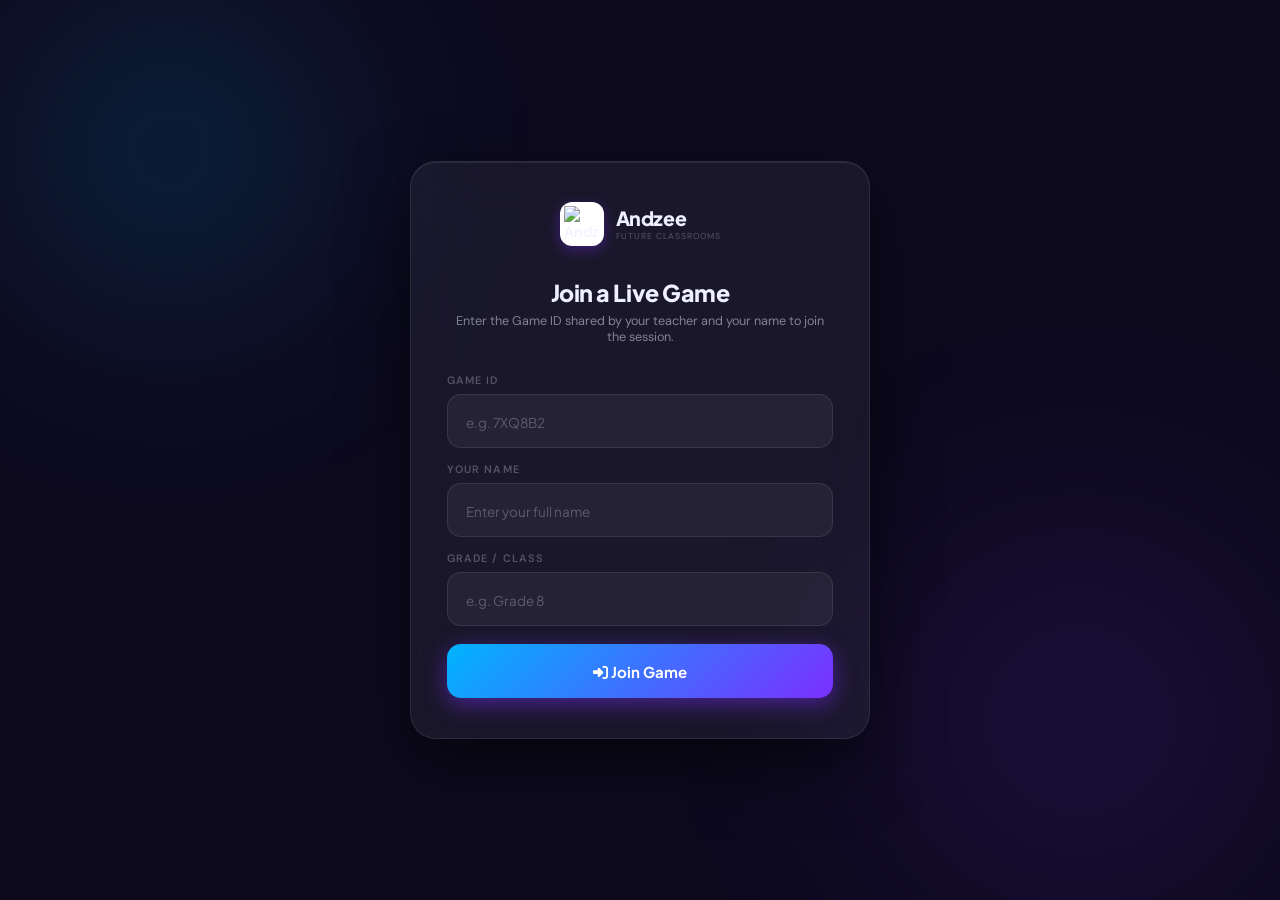
==== student.html @ 65b6b4f2 "Add files via upload" ====
<!DOCTYPE html>
<html lang="en">
<head>
<meta charset="UTF-8">
<meta name="viewport" content="width=device-width, initial-scale=1.0">
<title>Andzee | Student Game</title>
<link rel="preconnect" href="https://fonts.googleapis.com">
<link href="https://fonts.googleapis.com/css2?family=Plus+Jakarta+Sans:wght@300;400;500;600;700;800&family=DM+Sans:wght@300;400;500;600&display=swap" rel="stylesheet">
<link rel="stylesheet" href="https://cdnjs.cloudflare.com/ajax/libs/font-awesome/6.5.2/css/all.min.css">
<style>
/* ==========================================
   ANDZEE STUDENT GAME — DESIGN TOKENS
   navy #0D0A1E | blue #00B4FF | purple #7B2FFF
   amber #FF9B00 | green #10B981 | red #EF4444
========================================== */
*,*::before,*::after{margin:0;padding:0;box-sizing:border-box;}
:root{
  --blue:#00B4FF; --blue-dim:rgba(0,180,255,.13);
  --purple:#7B2FFF; --purple-dim:rgba(123,47,255,.15);
  --amber:#FF9B00; --amber-dim:rgba(255,155,0,.14);
  --green:#10B981; --green-dim:rgba(16,185,129,.14);
  --red:#EF4444; --red-dim:rgba(239,68,68,.14);
  --navy:#0D0A1E; --navy2:#120E2A; --navy3:#1A1535; --navy4:#221C40;
  --off:#EEF0FF; --muted:rgba(238,240,255,.5); --muted2:rgba(238,240,255,.28);
  --glass:rgba(255,255,255,.055); --border:rgba(255,255,255,.09); --border2:rgba(255,255,255,.06);
  --grad:linear-gradient(135deg,var(--blue),var(--purple));
  --f-d:'Plus Jakarta Sans',sans-serif; --f-b:'DM Sans',sans-serif;
  --r:14px; --r-sm:10px; --r-lg:20px; --r-xl:26px;
  --sidebar-w:220px;
  --shadow:0 24px 64px rgba(0,0,0,.55);
}
html{font-size:15px;height:100%;}
body{font-family:var(--f-b);background:var(--navy);color:var(--off);min-height:100vh;display:flex;-webkit-font-smoothing:antialiased;overflow:hidden;}
::-webkit-scrollbar{width:5px;height:5px;}
::-webkit-scrollbar-track{background:transparent;}
::-webkit-scrollbar-thumb{background:rgba(255,255,255,.12);border-radius:99px;}

/* ==========================================
   SCREENS — single-page state machine
========================================== */
.screen{display:none;width:100%;min-height:100vh;}
.screen.active{display:flex;}

/* ==========================================
   JOIN SCREEN  (entry gate)
========================================== */
#joinScreen{
  flex-direction:column;align-items:center;justify-content:center;
  background:var(--navy);position:relative;overflow:hidden;
}
.join-aurora{position:absolute;border-radius:50%;filter:blur(90px);pointer-events:none;}
.join-aurora-1{width:500px;height:500px;background:radial-gradient(circle,rgba(0,180,255,.18),transparent 70%);top:-100px;left:-80px;animation:auroraDrift 18s ease-in-out infinite alternate;}
.join-aurora-2{width:600px;height:600px;background:radial-gradient(circle,rgba(123,47,255,.16),transparent 70%);bottom:-120px;right:-100px;animation:auroraDrift 14s ease-in-out infinite alternate-reverse;}
.join-card{
  position:relative;z-index:2;
  width:min(460px,92%);
  background:var(--glass);border:1px solid var(--border);
  border-radius:var(--r-xl);padding:40px 36px;
  backdrop-filter:blur(24px);
  box-shadow:var(--shadow),inset 0 1px 0 rgba(255,255,255,.07);
  animation:riseIn .8s cubic-bezier(.16,1,.3,1) both;
}
.join-logo{display:flex;align-items:center;gap:12px;margin-bottom:32px;justify-content:center;}
.join-logo-img{width:44px;height:44px;background:#fff;border-radius:12px;display:flex;align-items:center;justify-content:center;overflow:hidden;box-shadow:0 4px 14px rgba(123,47,255,.35);}
.join-logo-img img{width:36px;height:36px;object-fit:contain;}
.join-logo-text{font-family:var(--f-d);font-size:1.3rem;font-weight:800;color:var(--off);letter-spacing:-.02em;}
.join-logo-sub{font-size:.62rem;color:var(--muted2);letter-spacing:.1em;text-transform:uppercase;}
.join-title{font-family:var(--f-d);font-size:1.55rem;font-weight:800;color:var(--off);text-align:center;margin-bottom:6px;letter-spacing:-.02em;}
.join-sub{font-size:.84rem;color:var(--muted);text-align:center;margin-bottom:28px;}
.field-label{font-size:.72rem;font-weight:600;letter-spacing:.1em;text-transform:uppercase;color:var(--muted2);margin-bottom:7px;display:block;}
.field-input{
  width:100%;height:54px;
  padding:0 18px;border:1.5px solid var(--border);border-radius:var(--r);
  background:rgba(255,255,255,.05);color:var(--off);
  font-family:var(--f-d);font-size:1rem;font-weight:600;
  outline:none;transition:border-color .2s,box-shadow .2s;
  margin-bottom:14px;
}
.field-input::placeholder{color:var(--muted2);font-weight:400;font-size:.9rem;}
.field-input:focus{border-color:rgba(123,47,255,.6);box-shadow:0 0 0 3px rgba(123,47,255,.13);}
.field-input.error{border-color:rgba(239,68,68,.6);box-shadow:0 0 0 3px rgba(239,68,68,.12);animation:shake .4s ease;}
.join-btn{
  width:100%;height:54px;border:none;border-radius:var(--r);
  background:var(--grad);color:#fff;
  font-family:var(--f-d);font-size:1rem;font-weight:700;
  cursor:pointer;transition:transform .22s,box-shadow .22s;
  box-shadow:0 6px 22px rgba(123,47,255,.5);margin-top:4px;
}
.join-btn:hover{transform:translateY(-2px);box-shadow:0 12px 36px rgba(123,47,255,.6);}
.join-btn:active{transform:translateY(0);}
.join-btn:disabled{opacity:.6;cursor:not-allowed;transform:none;}
.join-error{
  display:none;font-size:.78rem;color:var(--red);
  background:var(--red-dim);border:1px solid rgba(239,68,68,.25);
  border-radius:var(--r-sm);padding:9px 14px;margin-bottom:14px;
}
.join-error.show{display:flex;align-items:center;gap:8px;}

/* ==========================================
   GAME LAYOUT  (sidebar + content)
   Shared by screens 2,3,4
========================================== */
.game-layout{display:flex;width:100%;min-height:100vh;}

/* SIDEBAR */
.g-sidebar{
  width:var(--sidebar-w);flex-shrink:0;
  background:var(--navy2);border-right:1px solid var(--border);
  display:flex;flex-direction:column;position:fixed;top:0;bottom:0;left:0;z-index:100;
  overflow-y:auto;
}
.g-logo{padding:18px 16px 14px;border-bottom:1px solid var(--border2);display:flex;align-items:center;gap:10px;}
.g-logo-img{width:36px;height:36px;background:#fff;border-radius:9px;display:flex;align-items:center;justify-content:center;overflow:hidden;box-shadow:0 3px 10px rgba(123,47,255,.3);}
.g-logo-img img{width:28px;height:28px;object-fit:contain;}
.g-logo-text{display:flex;flex-direction:column;line-height:1;}
.g-logo-name{font-family:var(--f-d);font-size:.9rem;font-weight:800;color:var(--off);}
.g-logo-sub{font-size:.58rem;color:var(--muted2);letter-spacing:.08em;text-transform:uppercase;margin-top:2px;}
.g-nav{flex:1;padding:12px 0;}
.g-nav-item{
  display:flex;align-items:center;gap:10px;
  padding:10px 16px;color:var(--muted);
  font-size:.82rem;font-weight:500;cursor:pointer;
  transition:background .18s,color .18s;border:none;background:none;width:100%;text-align:left;
  border-radius:0;position:relative;
}
.g-nav-item i{width:16px;text-align:center;font-size:.82rem;flex-shrink:0;}
.g-nav-item:hover{background:rgba(255,255,255,.04);color:var(--off);}
.g-nav-item.active{color:var(--off);background:var(--purple-dim);}
.g-nav-item.active::before{content:'';position:absolute;left:0;top:0;bottom:0;width:3px;background:var(--grad);border-radius:0 2px 2px 0;}
.g-nav-item.active i{color:var(--purple);}
.g-sidebar-footer{padding:14px 16px;border-top:1px solid var(--border2);}
.g-logout{display:flex;align-items:center;gap:9px;padding:9px 12px;border-radius:var(--r-sm);color:var(--muted);font-size:.8rem;font-weight:500;cursor:pointer;transition:background .18s,color .18s;border:none;background:none;width:100%;}
.g-logout:hover{background:var(--red-dim);color:var(--red);}
.g-user{display:flex;align-items:center;gap:9px;padding:12px 16px 4px;}
.g-user-avatar{width:34px;height:34px;border-radius:50%;background:var(--grad);display:flex;align-items:center;justify-content:center;font-family:var(--f-d);font-size:.75rem;font-weight:700;color:#fff;flex-shrink:0;border:2px solid rgba(123,47,255,.4);}
.g-user-info{display:flex;flex-direction:column;line-height:1.2;}
.g-user-name{font-size:.82rem;font-weight:600;color:var(--off);}
.g-user-role{font-size:.68rem;color:var(--muted2);}

/* MAIN AREA */
.g-main{margin-left:var(--sidebar-w);flex:1;display:flex;flex-direction:column;min-height:100vh;}
.g-topbar{
  display:flex;align-items:center;gap:16px;padding:0 24px;height:60px;
  background:rgba(13,10,30,.85);backdrop-filter:blur(20px);
  border-bottom:1px solid var(--border);flex-shrink:0;position:sticky;top:0;z-index:50;
}
.g-game-id{font-family:var(--f-d);font-size:.7rem;font-weight:600;color:var(--muted2);text-transform:uppercase;letter-spacing:.08em;}
.g-game-id span{color:var(--blue);font-size:.95rem;font-weight:800;letter-spacing:.1em;display:block;margin-top:1px;}
.g-progress-wrap{flex:1;display:flex;align-items:center;gap:12px;}
.g-progress-label{font-size:.72rem;color:var(--muted);white-space:nowrap;}
.g-progress-bar{flex:1;height:5px;background:rgba(255,255,255,.08);border-radius:99px;overflow:hidden;max-width:200px;}
.g-progress-fill{height:100%;background:var(--grad);border-radius:99px;transition:width .5s ease;}
.g-score-badge{display:flex;align-items:center;gap:7px;background:var(--amber-dim);border:1px solid rgba(255,155,0,.2);border-radius:99px;padding:5px 14px;}
.g-score-badge i{color:var(--amber);font-size:.8rem;}
.g-score-badge span{font-family:var(--f-d);font-size:.88rem;font-weight:700;color:var(--off);}
.g-content{flex:1;padding:22px 24px;overflow-y:auto;}

/* ==========================================
   WAITING ROOM
========================================== */
.wait-header{
  background:var(--glass);border:1px solid var(--border);border-radius:var(--r);
  padding:16px 20px;display:flex;align-items:center;gap:20px;margin-bottom:20px;
}
.wait-info-block{display:flex;flex-direction:column;gap:2px;}
.wait-info-label{font-size:.66rem;color:var(--muted2);text-transform:uppercase;letter-spacing:.08em;font-weight:600;}
.wait-info-val{font-family:var(--f-d);font-size:.95rem;font-weight:700;color:var(--off);}
.wait-info-val.blue{color:var(--blue);font-size:1.1rem;letter-spacing:.06em;}
.wait-info-sep{width:1px;height:32px;background:var(--border);}
.wait-status-dot{width:8px;height:8px;border-radius:50%;background:var(--amber);box-shadow:0 0 8px rgba(255,155,0,.6);animation:statusPulse 1.8s ease-in-out infinite;flex-shrink:0;}
.wait-status-text{font-size:.82rem;font-weight:500;color:var(--amber);}
.wait-hero{
  background:var(--glass);border:1px solid var(--border);border-radius:var(--r-lg);
  padding:36px 32px;display:flex;align-items:center;gap:32px;margin-bottom:18px;
  flex-wrap:wrap;
}
.wait-hero-text h2{font-family:var(--f-d);font-size:1.65rem;font-weight:800;color:var(--off);letter-spacing:-.02em;line-height:1.2;margin-bottom:10px;}
.wait-hero-text p{font-size:.84rem;color:var(--muted);line-height:1.6;}
.wait-hero-art{
  width:180px;height:120px;flex-shrink:0;
  background:var(--navy3);border-radius:var(--r);
  display:flex;align-items:center;justify-content:center;
  font-size:4rem;border:1px solid var(--border2);position:relative;overflow:hidden;
}
.wait-hero-art::before{content:'';position:absolute;inset:0;background:var(--grad);opacity:.06;}
.wait-tips{display:grid;grid-template-columns:repeat(3,1fr);gap:12px;}
.wait-tip{
  background:var(--glass);border:1px solid var(--border);border-radius:var(--r);
  padding:16px;display:flex;flex-direction:column;align-items:center;gap:8px;text-align:center;
}
.wait-tip i{font-size:1.1rem;color:var(--blue);}
.wait-tip span{font-size:.75rem;color:var(--muted);line-height:1.5;}
.wait-players-section{margin-top:18px;}
.section-title{font-family:var(--f-d);font-size:.85rem;font-weight:700;color:var(--off);margin-bottom:12px;display:flex;align-items:center;gap:8px;}
.section-title i{color:var(--purple);}
.players-grid{display:flex;flex-wrap:wrap;gap:8px;}
.player-chip{
  display:flex;align-items:center;gap:7px;
  background:var(--glass);border:1px solid var(--border2);
  border-radius:99px;padding:5px 12px 5px 5px;
  animation:chipIn .3s ease;
}
.player-chip-av{width:24px;height:24px;border-radius:50%;background:var(--grad);display:flex;align-items:center;justify-content:center;font-size:.62rem;font-weight:700;color:#fff;flex-shrink:0;}
.player-chip span{font-size:.75rem;font-weight:500;color:var(--off);}
.you-chip .player-chip-av{background:linear-gradient(135deg,var(--amber),#ff6b00);}

/* ==========================================
   GAMEPLAY
========================================== */
.game-wrap{display:grid;grid-template-columns:1fr 280px;gap:16px;align-items:start;}
.question-panel{
  background:var(--glass);border:1px solid var(--border);border-radius:var(--r-lg);
  padding:28px;
}
.q-meta{display:flex;align-items:center;justify-content:space-between;margin-bottom:20px;}
.q-number{font-size:.72rem;color:var(--muted);text-transform:uppercase;letter-spacing:.08em;font-weight:600;}
.q-timer{
  width:48px;height:48px;border-radius:50%;
  background:var(--navy3);border:3px solid var(--purple);
  display:flex;align-items:center;justify-content:center;
  font-family:var(--f-d);font-size:1.1rem;font-weight:800;color:var(--off);
  position:relative;flex-shrink:0;
}
.q-timer.urgent{border-color:var(--red);color:var(--red);animation:timerUrgent .5s ease-in-out infinite;}
.q-timer svg{position:absolute;top:-3px;left:-3px;transform:rotate(-90deg);}
.q-timer svg circle{transition:stroke-dashoffset .9s linear;}
.question-text{font-family:var(--f-d);font-size:1.2rem;font-weight:700;color:var(--off);line-height:1.45;margin-bottom:22px;}
.choices{display:flex;flex-direction:column;gap:10px;}
.choice-btn{
  display:flex;align-items:center;gap:14px;
  padding:14px 18px;border-radius:var(--r);
  background:rgba(255,255,255,.04);border:1.5px solid var(--border);
  color:var(--off);font-family:var(--f-d);font-size:.92rem;font-weight:500;
  cursor:pointer;transition:all .18s;text-align:left;width:100%;
}
.choice-btn:hover:not(:disabled){background:rgba(255,255,255,.08);border-color:rgba(255,255,255,.18);transform:translateX(3px);}
.choice-btn:disabled{cursor:not-allowed;}
.choice-letter{
  width:30px;height:30px;border-radius:8px;flex-shrink:0;
  background:rgba(255,255,255,.08);
  display:flex;align-items:center;justify-content:center;
  font-size:.78rem;font-weight:700;color:var(--muted);
  transition:all .18s;
}
.choice-btn.correct{background:rgba(16,185,129,.15);border-color:rgba(16,185,129,.5);}
.choice-btn.correct .choice-letter{background:var(--green);color:#fff;}
.choice-btn.correct .choice-check{color:var(--green);margin-left:auto;font-size:.9rem;}
.choice-btn.wrong{background:rgba(239,68,68,.12);border-color:rgba(239,68,68,.4);}
.choice-btn.wrong .choice-letter{background:var(--red);color:#fff;}
.choice-btn.wrong .choice-check{color:var(--red);margin-left:auto;font-size:.9rem;}
.choice-btn.selected{background:var(--purple-dim);border-color:rgba(123,47,255,.5);}
.choice-btn.selected .choice-letter{background:var(--purple);color:#fff;}
.funfact{
  display:none;margin-top:18px;
  background:var(--navy3);border:1px solid var(--border2);border-radius:var(--r);
  padding:14px 16px;font-size:.8rem;color:var(--muted);line-height:1.6;
}
.funfact.show{display:flex;align-items:flex-start;gap:9px;animation:fadeIn .4s ease;}
.funfact i{color:var(--amber);flex-shrink:0;margin-top:1px;}
/* Scoreboard sidebar */
.live-scores-panel{
  background:var(--glass);border:1px solid var(--border);border-radius:var(--r-lg);
  padding:20px;position:sticky;top:82px;
}
.ls-header{display:flex;align-items:center;justify-content:space-between;margin-bottom:14px;}
.ls-title{font-family:var(--f-d);font-size:.88rem;font-weight:700;color:var(--off);}
.ls-viewall{font-size:.72rem;color:var(--purple);cursor:pointer;font-weight:600;}
.ls-item{
  display:flex;align-items:center;gap:8px;
  padding:8px 10px;border-radius:var(--r-sm);
  transition:background .15s;margin-bottom:4px;
}
.ls-item:hover{background:rgba(255,255,255,.04);}
.ls-item.you{background:var(--purple-dim);border:1px solid rgba(123,47,255,.25);border-radius:var(--r-sm);}
.ls-rank{width:18px;font-size:.72rem;font-weight:700;color:var(--muted2);text-align:center;flex-shrink:0;}
.ls-av{width:26px;height:26px;border-radius:50%;background:var(--grad);display:flex;align-items:center;justify-content:center;font-size:.62rem;font-weight:700;color:#fff;flex-shrink:0;}
.ls-av.you-av{background:linear-gradient(135deg,var(--amber),#ff6b00);}
.ls-name{flex:1;font-size:.78rem;font-weight:500;color:var(--off);white-space:nowrap;overflow:hidden;text-overflow:ellipsis;}
.ls-pts{font-family:var(--f-d);font-size:.82rem;font-weight:700;color:var(--off);flex-shrink:0;}
.ls-pts.top{color:var(--amber);}

/* ==========================================
   FINAL SCOREBOARD
========================================== */
#finalScreen .g-content{display:flex;flex-direction:column;gap:16px;}
.final-header{text-align:center;padding:8px 0 4px;}
.final-gameover{font-family:var(--f-d);font-size:1.65rem;font-weight:800;color:var(--off);letter-spacing:-.02em;}
.final-sub{font-size:.82rem;color:var(--muted);margin-top:4px;}
.podium-row{display:flex;align-items:flex-end;justify-content:center;gap:12px;margin:8px 0 4px;}
.podium-item{display:flex;flex-direction:column;align-items:center;gap:8px;}
.podium-avatar{
  border-radius:50%;background:var(--navy3);
  display:flex;align-items:center;justify-content:center;
  font-family:var(--f-d);font-weight:700;color:#fff;
  border:3px solid transparent;position:relative;font-size:.8rem;
}
.podium-avatar.p1{width:70px;height:70px;font-size:.9rem;border-color:var(--amber);box-shadow:0 0 20px rgba(255,155,0,.4);}
.podium-avatar.p2{width:58px;height:58px;border-color:#94A3B8;}
.podium-avatar.p3{width:54px;height:54px;border-color:#C2845B;}
.podium-crown{position:absolute;top:-16px;left:50%;transform:translateX(-50%);font-size:1rem;}
.podium-medal{
  width:22px;height:22px;border-radius:50%;
  display:flex;align-items:center;justify-content:center;
  font-size:.65rem;font-weight:800;color:#fff;
  position:absolute;bottom:-6px;right:-6px;
  border:2px solid var(--navy2);
}
.m1{background:linear-gradient(135deg,#F59E0B,#FBBF24);}
.m2{background:linear-gradient(135deg,#94A3B8,#CBD5E1);color:#1E293B;}
.m3{background:linear-gradient(135deg,#C2845B,#E2A07A);}
.podium-name{font-size:.75rem;font-weight:600;color:var(--off);text-align:center;}
.podium-score{font-family:var(--f-d);font-size:.88rem;font-weight:800;}
.podium-score.s1{color:var(--amber);}
.podium-score.s2{color:#94A3B8;}
.podium-score.s3{color:#C2845B;}
.podium-block{height:50px;border-radius:8px 8px 0 0;display:flex;align-items:center;justify-content:center;font-size:.72rem;font-weight:700;color:rgba(255,255,255,.6);width:70px;}
.pb1{background:linear-gradient(180deg,rgba(245,158,11,.25),rgba(245,158,11,.1));height:70px;border:1px solid rgba(245,158,11,.2);}
.pb2{background:linear-gradient(180deg,rgba(148,163,184,.18),rgba(148,163,184,.07));height:56px;border:1px solid rgba(148,163,184,.2);}
.pb3{background:linear-gradient(180deg,rgba(194,132,91,.18),rgba(194,132,91,.07));height:44px;border:1px solid rgba(194,132,91,.2);}
.final-grid{display:grid;grid-template-columns:1fr 1fr;gap:14px;}
.my-rank-card{
  background:var(--purple-dim);border:1px solid rgba(123,47,255,.3);
  border-radius:var(--r);padding:16px 20px;
  display:flex;align-items:center;gap:12px;
}
.my-rank-av{width:42px;height:42px;border-radius:50%;background:linear-gradient(135deg,var(--amber),#ff6b00);display:flex;align-items:center;justify-content:center;font-family:var(--f-d);font-size:.85rem;font-weight:700;color:#fff;flex-shrink:0;}
.my-rank-info{flex:1;}
.my-rank-name{font-family:var(--f-d);font-size:.9rem;font-weight:700;color:var(--off);}
.my-rank-pos{font-size:.75rem;color:var(--muted);margin-top:2px;}
.my-rank-pts{font-family:var(--f-d);font-size:1.2rem;font-weight:800;background:var(--grad);-webkit-background-clip:text;-webkit-text-fill-color:transparent;background-clip:text;}
.perf-card{
  background:var(--glass);border:1px solid var(--border);border-radius:var(--r);padding:16px 20px;
}
.perf-title{font-size:.72rem;color:var(--muted2);text-transform:uppercase;letter-spacing:.08em;font-weight:600;margin-bottom:10px;}
.perf-stats{display:flex;gap:14px;}
.perf-stat{display:flex;flex-direction:column;align-items:center;}
.perf-stat-label{font-size:.68rem;color:var(--muted);margin-bottom:3px;}
.perf-stat-value{font-family:var(--f-d);font-size:1.1rem;font-weight:800;color:var(--off);}
.share-card{
  background:var(--glass);border:1px solid var(--border);border-radius:var(--r);
  padding:18px 20px;
}
.share-title{font-size:.78rem;font-weight:700;color:var(--off);margin-bottom:4px;}
.share-sub{font-size:.72rem;color:var(--muted);margin-bottom:14px;}
.share-btns{display:grid;grid-template-columns:1fr 1fr;gap:8px;}
.share-btn{
  display:flex;align-items:center;justify-content:center;gap:8px;
  padding:10px 12px;border-radius:var(--r-sm);
  font-family:var(--f-d);font-size:.78rem;font-weight:600;
  cursor:pointer;border:none;transition:all .18s;
}
.share-btn:hover{transform:translateY(-1px);}
.sb-wa{background:#25D366;color:#fff;}
.sb-wa:hover{background:#1ebe5d;}
.sb-fb{background:#1877F2;color:#fff;}
.sb-fb:hover{background:#0d6ae0;}
.sb-tw{background:#1DA1F2;color:#fff;}
.sb-tw:hover{background:#0d8fe0;}
.sb-li{background:#0A66C2;color:#fff;}
.sb-li:hover{background:#0856a8;}
.sb-link{background:var(--glass);color:var(--off);border:1px solid var(--border);}
.sb-link:hover{background:rgba(255,255,255,.08);}
.copy-link-row{display:flex;gap:8px;margin-top:10px;}
.copy-link-input{flex:1;background:rgba(255,255,255,.04);border:1px solid var(--border);border-radius:var(--r-sm);padding:9px 12px;color:var(--muted);font-size:.75rem;outline:none;}
.copy-link-btn{padding:9px 14px;border-radius:var(--r-sm);background:var(--purple-dim);color:var(--purple);border:1px solid rgba(123,47,255,.25);font-size:.75rem;font-weight:600;cursor:pointer;transition:background .18s;white-space:nowrap;}
.copy-link-btn:hover{background:rgba(123,47,255,.25);}
.top3-panel{background:var(--glass);border:1px solid var(--border);border-radius:var(--r);padding:18px 20px;}
.top3-list{display:flex;flex-direction:column;gap:6px;margin-top:10px;}
.top3-row{display:flex;align-items:center;gap:10px;padding:9px 12px;border-radius:var(--r-sm);background:rgba(255,255,255,.03);border:1px solid var(--border2);}
.t3-medal{width:22px;height:22px;border-radius:50%;display:flex;align-items:center;justify-content:center;font-size:.65rem;font-weight:800;flex-shrink:0;}
.t3-av{width:28px;height:28px;border-radius:50%;background:var(--grad);display:flex;align-items:center;justify-content:center;font-size:.65rem;font-weight:700;color:#fff;flex-shrink:0;}
.t3-name{flex:1;font-size:.8rem;font-weight:600;color:var(--off);}
.t3-pts{font-family:var(--f-d);font-size:.85rem;font-weight:800;color:var(--off);}
.final-actions{display:flex;gap:10px;margin-top:4px;}
.final-actions .btn{flex:1;justify-content:center;height:46px;font-size:.88rem;}
.btn{display:inline-flex;align-items:center;gap:8px;padding:10px 20px;border-radius:var(--r-sm);font-family:var(--f-d);font-size:.82rem;font-weight:600;cursor:pointer;border:none;transition:all .2s;white-space:nowrap;}
.btn-primary{background:var(--grad);color:#fff;box-shadow:0 4px 16px rgba(123,47,255,.4);}
.btn-primary:hover{transform:translateY(-1px);box-shadow:0 8px 24px rgba(123,47,255,.5);}
.btn-ghost{background:var(--glass);color:var(--off);border:1px solid var(--border);}
.btn-ghost:hover{background:rgba(255,255,255,.08);}

/* ==========================================
   TOAST
========================================== */
.toast-wrap{position:fixed;bottom:20px;right:20px;z-index:9999;display:flex;flex-direction:column;gap:8px;pointer-events:none;}
.toast{display:flex;align-items:center;gap:9px;padding:11px 16px;border-radius:var(--r-sm);background:var(--navy3);border:1px solid var(--border);box-shadow:0 8px 28px rgba(0,0,0,.5);font-size:.8rem;color:var(--off);animation:toastIn .3s ease;pointer-events:all;}
.toast.out{animation:toastOut .25s ease forwards;}
.toast i{font-size:.82rem;flex-shrink:0;}
.toast-s i{color:var(--green);}
.toast-i i{color:var(--blue);}
.toast-w i{color:var(--amber);}

/* ==========================================
   SCORE POPUP (points earned)
========================================== */
.score-popup{
  position:fixed;top:50%;left:50%;transform:translate(-50%,-50%) scale(.8);
  background:var(--navy2);border:2px solid var(--purple);border-radius:var(--r-xl);
  padding:30px 48px;text-align:center;z-index:500;
  box-shadow:var(--shadow);display:none;
}
.score-popup.show{display:block;animation:popupIn .4s cubic-bezier(.16,1,.3,1) forwards;}
.score-popup h3{font-family:var(--f-d);font-size:1rem;font-weight:600;color:var(--muted);margin-bottom:6px;}
.score-popup .pts{font-family:var(--f-d);font-size:2.4rem;font-weight:800;background:var(--grad);-webkit-background-clip:text;-webkit-text-fill-color:transparent;background-clip:text;line-height:1;}
.score-popup .streak{font-size:.8rem;color:var(--amber);margin-top:6px;}
.popup-overlay{position:fixed;inset:0;background:rgba(13,10,30,.5);z-index:499;display:none;}
.popup-overlay.show{display:block;}

/* ==========================================
   KEYFRAMES
========================================== */
@keyframes riseIn{from{opacity:0;transform:translateY(20px);}to{opacity:1;transform:translateY(0);}}
@keyframes auroraDrift{0%{transform:translate(0,0) scale(1);}100%{transform:translate(35px,45px) scale(1.06);}}
@keyframes fadeIn{from{opacity:0;}to{opacity:1;}}
@keyframes shake{10%,90%{transform:translateX(-5px);}30%,70%{transform:translateX(5px);}50%{transform:translateX(-4px);}}
@keyframes chipIn{from{opacity:0;transform:scale(.85);}to{opacity:1;transform:scale(1);}}
@keyframes statusPulse{0%,100%{opacity:1;}50%{opacity:.4;}}
@keyframes timerUrgent{0%,100%{transform:scale(1);}50%{transform:scale(1.08);}}
@keyframes toastIn{from{opacity:0;transform:translateX(16px);}to{opacity:1;transform:translateX(0);}}
@keyframes toastOut{to{opacity:0;transform:translateX(16px);}}
@keyframes popupIn{from{opacity:0;transform:translate(-50%,-50%) scale(.8);}to{opacity:1;transform:translate(-50%,-50%) scale(1);}}
@keyframes confettiFall{0%{opacity:1;transform:translateY(-20px) rotate(0deg);}100%{opacity:0;transform:translateY(100vh) rotate(720deg);}}

/* ==========================================
   RESPONSIVE
========================================== */
@media(max-width:900px){
  .game-wrap{grid-template-columns:1fr;}
  .live-scores-panel{position:static;}
  .final-grid{grid-template-columns:1fr;}
}
@media(max-width:768px){
  :root{--sidebar-w:0px;}
  .g-sidebar{transform:translateX(-220px);width:220px;}
  .g-sidebar.open{transform:translateX(0);}
  .g-main{margin-left:0;}
  .g-content{padding:16px;}
  .wait-hero{flex-direction:column;padding:24px 20px;}
  .wait-hero-art{width:100%;height:80px;}
  .wait-tips{grid-template-columns:1fr 1fr;}
}
@media(max-width:480px){
  .wait-tips{grid-template-columns:1fr;}
  .podium-row{gap:6px;}
  .share-btns{grid-template-columns:1fr 1fr;}
}
@media(prefers-reduced-motion:reduce){*,*::before,*::after{animation-duration:.01ms!important;transition-duration:.01ms!important;}}
</style>
</head>
<body>

<!-- ==========================================
     SCREEN 0 — JOIN / ENTRY GATE
=========================================== -->
<div class="screen active" id="joinScreen">
  <div class="join-aurora join-aurora-1"></div>
  <div class="join-aurora join-aurora-2"></div>

  <div class="join-card">
    <div class="join-logo">
      <div class="join-logo-img">
        <img src="assets/Andzee.png" alt="Andzee">
      </div>
      <div>
        <div class="join-logo-text">Andzee</div>
        <div class="join-logo-sub" style="font-size:.58rem;color:var(--muted2);letter-spacing:.1em;text-transform:uppercase;">Future Classrooms</div>
      </div>
    </div>

    <h2 class="join-title">Join a Live Game</h2>
    <p class="join-sub">Enter the Game ID shared by your teacher and your name to join the session.</p>

    <div id="joinError" class="join-error">
      <i class="fa-solid fa-circle-exclamation"></i>
      <span id="joinErrorMsg">Invalid Game ID. Please check and try again.</span>
    </div>

    <label class="field-label">Game ID</label>
    <input type="text" class="field-input" id="inputGameId" placeholder="e.g. 7XQ8B2" maxlength="8" autocomplete="off"
      oninput="this.value=this.value.toUpperCase().replace(/[^A-Z0-9]/g,'')">

    <label class="field-label">Your Name</label>
    <input type="text" class="field-input" id="inputName" placeholder="Enter your full name" maxlength="32">

    <label class="field-label">Grade / Class</label>
    <input type="text" class="field-input" id="inputGrade" placeholder="e.g. Grade 8" maxlength="20">

    <button class="join-btn" id="joinBtn" onclick="handleJoin()">
      <i class="fa-solid fa-right-to-bracket"></i> Join Game
    </button>
  </div>
</div>

<!-- ==========================================
     SCREENS 1,2,3 — GAME LAYOUT
     (sidebar shared, content swapped)
=========================================== -->

<!-- SCREEN 1: WAITING ROOM -->
<div class="screen" id="waitScreen">
  <div class="game-layout">
    <!-- Sidebar -->
    <aside class="g-sidebar" id="waitSidebar">
      <div class="g-logo">
        <div class="g-logo-img"><img src="assets/Andzee.png" alt="Andzee"></div>
        <div class="g-logo-text">
          <span class="g-logo-name">Andzee</span>
          <span class="g-logo-sub">Future Classrooms</span>
        </div>
      </div>
      <nav class="g-nav">
        <button class="g-nav-item active"><i class="fa-solid fa-hourglass-half"></i> Waiting Room</button>
        <button class="g-nav-item" onclick="showToast('My Performance opens after the game','fa-chart-bar','info')"><i class="fa-solid fa-chart-bar"></i> My Performance</button>
        <button class="g-nav-item" onclick="showToast('Previous Games opens after the game','fa-clock-rotate-left','info')"><i class="fa-solid fa-clock-rotate-left"></i> Previous Games</button>
        <button class="g-nav-item" onclick="showToast('Achievements unlock as you play!','fa-trophy','info')"><i class="fa-solid fa-trophy"></i> Achievements</button>
        <button class="g-nav-item" onclick="showToast('Profile coming soon','fa-user','info')"><i class="fa-solid fa-user"></i> Profile</button>
      </nav>
      <div class="g-sidebar-footer">
        <button class="g-logout" onclick="leaveGame()"><i class="fa-solid fa-right-from-bracket"></i> Logout</button>
        <div class="g-user" style="margin-top:8px;">
          <div class="g-user-avatar" id="waitAv">PS</div>
          <div class="g-user-info">
            <span class="g-user-name" id="waitName">Priya Sharma</span>
            <span class="g-user-role">Student</span>
          </div>
        </div>
        <div style="font-size:.68rem;color:var(--muted2);padding:4px 0 0 43px;" id="waitGrade">Grade 8</div>
      </div>
    </aside>

    <!-- Main -->
    <div class="g-main">
      <div class="g-topbar">
        <div class="g-game-id">Game ID <span id="topbarGameId">7XQ8B2</span></div>
        <div style="flex:1;"></div>
        <div style="display:flex;align-items:center;gap:8px;">
          <div style="width:8px;height:8px;border-radius:50%;background:var(--amber);box-shadow:0 0 8px rgba(255,155,0,.6);animation:statusPulse 1.8s ease-in-out infinite;"></div>
          <span style="font-size:.8rem;color:var(--amber);font-weight:500;">Waiting for host</span>
        </div>
      </div>

      <div class="g-content">
        <div class="wait-header">
          <div class="wait-info-block">
            <span class="wait-info-label">Game ID</span>
            <span class="wait-info-val blue" id="whGameId">7XQ8B2</span>
          </div>
          <div class="wait-info-sep"></div>
          <div class="wait-info-block">
            <span class="wait-info-label">Your Name</span>
            <span class="wait-info-val" id="whName">Priya Sharma</span>
          </div>
          <div class="wait-info-sep"></div>
          <div style="display:flex;align-items:center;gap:8px;margin-left:auto;">
            <div class="wait-status-dot"></div>
            <span class="wait-status-text">Waiting for host</span>
          </div>
        </div>

        <div class="wait-hero">
          <div class="wait-hero-text">
            <h2>Wait for the host<br>to start the game!</h2>
            <p>The host is setting up the game.<br>Please wait…</p>
          </div>
          <div class="wait-hero-art">⏳</div>
        </div>

        <div class="wait-tips">
          <div class="wait-tip">
            <i class="fa-solid fa-wifi"></i>
            <span>Make sure you have a stable internet connection</span>
          </div>
          <div class="wait-tip">
            <i class="fa-solid fa-desktop"></i>
            <span>Keep this tab open until the game starts</span>
          </div>
          <div class="wait-tip">
            <i class="fa-solid fa-face-smile"></i>
            <span>Get ready for some fun!</span>
          </div>
        </div>

        <div class="wait-players-section">
          <div class="section-title"><i class="fa-solid fa-users"></i> Players Joined (<span id="playerCountLabel">1</span>)</div>
          <div class="players-grid" id="playersGrid"></div>
        </div>

        <!-- DEV ONLY: skip to game (remove in prod) -->
        <div style="margin-top:20px;padding:14px;background:var(--navy3);border-radius:var(--r);border:1px dashed var(--border);display:flex;gap:10px;align-items:center;">
          <i class="fa-solid fa-flask" style="color:var(--purple);"></i>
          <span style="font-size:.75rem;color:var(--muted);">Demo controls (remove in production)</span>
          <button class="btn btn-ghost" style="margin-left:auto;font-size:.75rem;padding:6px 14px;" onclick="startGameDemo()">▶ Start Game (Demo)</button>
        </div>
      </div>
    </div>
  </div>
</div>

<!-- SCREEN 2: GAMEPLAY -->
<div class="screen" id="gameScreen">
  <div class="game-layout">
    <aside class="g-sidebar" id="gameSidebar">
      <div class="g-logo">
        <div class="g-logo-img"><img src="assets/Andzee.png" alt="Andzee"></div>
        <div class="g-logo-text"><span class="g-logo-name">Andzee</span><span class="g-logo-sub">Future Classrooms</span></div>
      </div>
      <nav class="g-nav">
        <button class="g-nav-item active"><i class="fa-solid fa-gamepad"></i> Live Game</button>
        <button class="g-nav-item" onclick="showToast('Available after game ends','fa-chart-bar','info')"><i class="fa-solid fa-chart-bar"></i> My Performance</button>
        <button class="g-nav-item" onclick="showToast('Available after game ends','fa-clock-rotate-left','info')"><i class="fa-solid fa-clock-rotate-left"></i> Previous Games</button>
        <button class="g-nav-item" onclick="showToast('Achievements unlock after play!','fa-trophy','info')"><i class="fa-solid fa-trophy"></i> Achievements</button>
        <button class="g-nav-item" onclick="showToast('Profile coming soon','fa-user','info')"><i class="fa-solid fa-user"></i> Profile</button>
      </nav>
      <div class="g-sidebar-footer">
        <button class="g-logout" onclick="leaveGame()"><i class="fa-solid fa-right-from-bracket"></i> Logout</button>
        <div class="g-user" style="margin-top:8px;">
          <div class="g-user-avatar" id="gameAv">PS</div>
          <div class="g-user-info">
            <span class="g-user-name" id="gameName2">Priya Sharma</span>
            <span class="g-user-role" id="gameGrade">Student · Grade 8</span>
          </div>
        </div>
      </div>
    </aside>

    <div class="g-main">
      <div class="g-topbar">
        <div class="g-game-id">Game ID <span id="gameTopbarId">7XQ8B2</span></div>
        <div class="g-progress-wrap">
          <span class="g-progress-label" id="qProgressLabel">Question 1 / 15</span>
          <div class="g-progress-bar"><div class="g-progress-fill" id="qProgressFill" style="width:6%;"></div></div>
        </div>
        <div class="g-score-badge">
          <i class="fa-solid fa-star"></i>
          <span id="scoreDisplay">0</span>
        </div>
      </div>

      <div class="g-content">
        <div class="game-wrap">
          <!-- Question Panel -->
          <div class="question-panel">
            <div class="q-meta">
              <span class="q-number" id="qLabel">Question 1 of 15</span>
              <div class="q-timer" id="timerCircle">
                <svg width="54" height="54" viewBox="0 0 54 54">
                  <circle cx="27" cy="27" r="23" fill="none" stroke="rgba(255,255,255,.06)" stroke-width="3"/>
                  <circle id="timerArc" cx="27" cy="27" r="23" fill="none" stroke="#7B2FFF" stroke-width="3"
                    stroke-dasharray="144.5" stroke-dashoffset="0" stroke-linecap="round"/>
                </svg>
                <span id="timerCount">15</span>
              </div>
            </div>

            <div class="question-text" id="questionText">Loading question…</div>

            <div class="choices" id="choicesWrap"></div>

            <div class="funfact" id="funfact">
              <i class="fa-solid fa-lightbulb"></i>
              <span id="funfactText"></span>
            </div>
          </div>

          <!-- Live Scores Sidebar -->
          <div class="live-scores-panel">
            <div class="ls-header">
              <span class="ls-title">🏆 Live Scores</span>
              <span class="ls-viewall" onclick="showToast('Full leaderboard view coming soon','fa-list','info')">View All</span>
            </div>
            <div id="liveScoreList"></div>
          </div>
        </div>
      </div>
    </div>
  </div>
</div>

<!-- SCREEN 3: FINAL SCOREBOARD -->
<div class="screen" id="finalScreen">
  <div class="game-layout">
    <aside class="g-sidebar" id="finalSidebar">
      <div class="g-logo">
        <div class="g-logo-img"><img src="assets/Andzee.png" alt="Andzee"></div>
        <div class="g-logo-text"><span class="g-logo-name">Andzee</span><span class="g-logo-sub">Future Classrooms</span></div>
      </div>
      <nav class="g-nav">
        <button class="g-nav-item" onclick="showToast('Returning to dashboard...','fa-grid-2','info')"><i class="fa-solid fa-house"></i> Dashboard</button>
        <button class="g-nav-item active"><i class="fa-solid fa-ranking-star"></i> Final Scoreboard</button>
        <button class="g-nav-item" onclick="showToast('Performance report ready!','fa-chart-bar','info')"><i class="fa-solid fa-chart-bar"></i> My Performance</button>
        <button class="g-nav-item" onclick="showToast('Game saved to history!','fa-clock-rotate-left','info')"><i class="fa-solid fa-clock-rotate-left"></i> Previous Games</button>
        <button class="g-nav-item" onclick="showToast('New achievements unlocked! 🎉','fa-trophy','info')"><i class="fa-solid fa-trophy"></i> Achievements</button>
        <button class="g-nav-item" onclick="showToast('Profile coming soon','fa-user','info')"><i class="fa-solid fa-user"></i> Profile</button>
      </nav>
      <div class="g-sidebar-footer">
        <button class="g-logout" onclick="leaveGame()"><i class="fa-solid fa-right-from-bracket"></i> Logout</button>
        <div class="g-user" style="margin-top:8px;">
          <div class="g-user-avatar" id="finalAv">PS</div>
          <div class="g-user-info">
            <span class="g-user-name" id="finalName">Priya Sharma</span>
            <span class="g-user-role">Student</span>
          </div>
        </div>
      </div>
    </aside>

    <div class="g-main">
      <div class="g-topbar">
        <div class="g-game-id">Game ID <span id="finalTopbarId">7XQ8B2</span></div>
        <div style="flex:1;"></div>
        <div style="display:flex;align-items:center;gap:6px;background:var(--green-dim);border:1px solid rgba(16,185,129,.25);border-radius:99px;padding:5px 14px;">
          <i class="fa-solid fa-flag-checkered" style="color:var(--green);font-size:.78rem;"></i>
          <span style="font-size:.78rem;color:var(--green);font-weight:600;">Game Over!</span>
        </div>
      </div>

      <div class="g-content">
        <div class="final-header">
          <div style="font-size:2rem;margin-bottom:4px;">🏆</div>
          <div class="final-gameover">Game Over!</div>
          <div class="final-sub">Here's how you performed</div>
        </div>

        <!-- Podium -->
        <div style="background:var(--glass);border:1px solid var(--border);border-radius:var(--r-lg);padding:24px 20px;">
          <div class="podium-row" id="podiumRow">
            <!-- rendered by JS -->
          </div>
        </div>

        <!-- My rank + share row -->
        <div class="final-grid">
          <!-- My Position card -->
          <div style="display:flex;flex-direction:column;gap:12px;">
            <div class="my-rank-card" id="myRankCard">
              <div class="my-rank-av" id="myRankAv">PS</div>
              <div class="my-rank-info">
                <div class="my-rank-name" id="myRankName">Priya Sharma (You)</div>
                <div class="my-rank-pos" id="myRankPos">Rank 4 of 12 Players</div>
              </div>
              <div class="my-rank-pts" id="myRankPts">1050</div>
            </div>
            <div class="perf-card">
              <div class="perf-title">Your Performance</div>
              <div class="perf-stats">
                <div class="perf-stat">
                  <span class="perf-stat-label">Rank</span>
                  <span class="perf-stat-value" id="perfRank">4/12</span>
                </div>
                <div class="perf-stat">
                  <span class="perf-stat-label">Score</span>
                  <span class="perf-stat-value" id="perfScore">1050</span>
                </div>
                <div class="perf-stat">
                  <span class="perf-stat-label">Accuracy</span>
                  <span class="perf-stat-value" id="perfAccuracy">78%</span>
                </div>
              </div>
            </div>
            <div class="final-actions">
              <button class="btn btn-ghost" onclick="handlePlayAgain()"><i class="fa-solid fa-rotate-right"></i> Play Again</button>
              <button class="btn btn-primary" onclick="goHome()"><i class="fa-solid fa-house"></i> Back to Home</button>
            </div>
          </div>

          <!-- Share card -->
          <div class="share-card" id="shareCard">
            <div style="font-size:.88rem;color:var(--muted);margin-bottom:6px;">Great effort! 🚀</div>
            <div class="share-title">Share your score<br>with your friends</div>
            <div class="share-sub" style="margin-top:4px;">Let everyone know how you did!</div>
            <div class="share-btns">
              <button class="share-btn sb-wa" onclick="shareToWhatsapp()"><i class="fa-brands fa-whatsapp"></i> WhatsApp</button>
              <button class="share-btn sb-fb" onclick="shareToFacebook()"><i class="fa-brands fa-facebook-f"></i> Facebook</button>
              <button class="share-btn sb-tw" onclick="shareToTwitter()"><i class="fa-brands fa-twitter"></i> Twitter</button>
              <button class="share-btn sb-li" onclick="shareToLinkedIn()"><i class="fa-brands fa-linkedin-in"></i> LinkedIn</button>
            </div>
            <div class="copy-link-row">
              <input type="text" class="copy-link-input" id="shareLinkInput" readonly value="https://join.andzee.com/results/7XQ8B2">
              <button class="copy-link-btn" onclick="copyShareLink()"><i class="fa-solid fa-copy"></i> Copy Link</button>
            </div>
          </div>
        </div>

        <!-- Top 3 Performers -->
        <div class="top3-panel">
          <div class="section-title"><i class="fa-solid fa-medal"></i> Top 3 Performers</div>
          <div class="top3-list" id="top3List"></div>
        </div>

      </div>
    </div>
  </div>
</div>

<!-- ==========================================
     SCORE POPUP
=========================================== -->
<div class="popup-overlay" id="popupOverlay"></div>
<div class="score-popup" id="scorePopup">
  <div style="font-size:2rem;margin-bottom:6px;" id="popupEmoji">✅</div>
  <h3 id="popupLabel">Correct!</h3>
  <div class="pts" id="popupPts">+250</div>
  <div class="streak" id="popupStreak">🔥 3 in a row!</div>
</div>

<!-- TOAST -->
<div class="toast-wrap" id="toastWrap"></div>

<!-- CONFETTI CANVAS -->
<canvas id="confettiCanvas" style="position:fixed;inset:0;pointer-events:none;z-index:9000;display:none;"></canvas>

<script>
/* ==========================================
   GAME STATE
========================================== */
const G = {
  gameId:'', playerName:'', grade:'', initials:'',
  score:0, currentQ:0, streak:0, correctCount:0,
  timerInterval:null, timerSeconds:15, answered:false,
  totalPlayers:12,
  questions:[ /* BACKEND: GET /api/game/:id/questions */
    {q:'Which of these is a plural noun?', choices:['Child','Mice','Tooth','Person'], correct:1, time:15, funfact:'"Mice" is the plural form of "mouse".'},
    {q:'What is the capital of Japan?', choices:['Beijing','Seoul','Tokyo','Bangkok'], correct:2, time:12, funfact:'Tokyo has the largest metropolitan area in the world!'},
    {q:'Choose the correct form: "He ___ to the store yesterday."', choices:['go','goes','went','going'], correct:2, time:15, funfact:'"Went" is the past tense of "go" — an irregular verb.'},
    {q:'Which sentence is grammatically correct?', choices:['She don\'t like tea.','She doesn\'t likes tea.','She doesn\'t like tea.','She not like tea.'], correct:2, time:15, funfact:'With "she/he/it", we use "doesn\'t" + base form.'},
    {q:'Fill in the blank: "I will meet you ___ the park."', choices:['in','on','at','by'], correct:2, time:12, funfact:'We say "at the park" when referring to a specific location.'},
    {q:'Choose the correct preposition: "She is interested ___ learning French."', choices:['to','in','for','at'], correct:1, time:12, funfact:'"Interested in" is a fixed phrase in English.'},
    {q:'Which word is an antonym of "ancient"?', choices:['Old','Historic','Modern','Classic'], correct:2, time:15, funfact:'"Modern" means new or recent — the opposite of ancient.'},
    {q:'Identify the adverb: "She sings beautifully."', choices:['She','sings','beautifully','none'], correct:2, time:10, funfact:'Adverbs often end in "-ly" and describe how an action is done.'},
  ],
  scores:[
    {name:'Arjun Patel',    pts:2500, initials:'AP'},
    {name:'Meera Iyer',     pts:2100, initials:'MI'},
    {name:'Rohan Singh',    pts:1850, initials:'RS'},
    {name:'Priya Sharma',   pts:1050, initials:'PS', isYou:true},
    {name:'Kavya Nair',     pts:950,  initials:'KN'},
    {name:'Aditya Verma',   pts:900,  initials:'AV'},
    {name:'Sneha Joshi',    pts:700,  initials:'SJ'},
    {name:'Vihaan Shah',    pts:600,  initials:'VS'},
  ],
  joinedPlayers:['Arjun Patel','Meera Iyer','Rohan Singh','Kavya Nair','Aditya Verma','Sneha Joshi','Vihaan Shah','Riya Kapoor','Dev Malhotra','Ananya Gupta']
};

/* ==========================================
   SCREEN MANAGEMENT
========================================== */
function showScreen(id) {
  document.querySelectorAll('.screen').forEach(s => s.classList.remove('active'));
  document.getElementById(id).classList.add('active');
}

/* ==========================================
   JOIN HANDLER  (BACKEND stub)
========================================== */
async function handleJoin() {
  const gameId    = document.getElementById('inputGameId').value.trim().toUpperCase();
  const name      = document.getElementById('inputName').value.trim();
  const grade     = document.getElementById('inputGrade').value.trim();
  const errEl     = document.getElementById('joinError');
  const errMsg    = document.getElementById('joinErrorMsg');
  const btn       = document.getElementById('joinBtn');

  // basic validation
  if (!gameId) { showFieldError('inputGameId', 'Please enter a Game ID'); return; }
  if (!name)   { showFieldError('inputName',   'Please enter your name'); return; }

  btn.disabled = true;
  btn.innerHTML = '<i class="fa-solid fa-spinner fa-spin"></i> Joining…';
  errEl.classList.remove('show');

  try {
    /* ---- BACKEND INTEGRATION POINT ----
       const res = await fetch(`/api/game/${gameId}/join`, {
         method: 'POST',
         headers: {'Content-Type':'application/json'},
         body: JSON.stringify({ playerName: name, grade })
       });
       if (!res.ok) throw new Error('Game not found or already started');
       const data = await res.json();
       // data = { gameId, playerToken, questions }
    ---- END BACKEND POINT ---- */

    // DEMO: accept any 6-char alphanumeric ID
    await delay(900);
    if (gameId.length < 4) throw new Error('Game ID not found. Check with your teacher.');

    G.gameId = gameId; G.playerName = name; G.grade = grade;
    G.initials = name.split(' ').map(w=>w[0]).join('').slice(0,2).toUpperCase();

    populateWaitScreen();
    showScreen('waitScreen');

  } catch(err) {
    errMsg.textContent = err.message;
    errEl.classList.add('show');
    document.getElementById('inputGameId').classList.add('error');
    setTimeout(() => document.getElementById('inputGameId').classList.remove('error'), 500);
  } finally {
    btn.disabled = false;
    btn.innerHTML = '<i class="fa-solid fa-right-to-bracket"></i> Join Game';
  }
}

document.getElementById('inputGameId').addEventListener('keypress', e => { if(e.key==='Enter') document.getElementById('inputName').focus(); });
document.getElementById('inputName').addEventListener('keypress',   e => { if(e.key==='Enter') document.getElementById('inputGrade').focus(); });
document.getElementById('inputGrade').addEventListener('keypress',  e => { if(e.key==='Enter') handleJoin(); });

function showFieldError(id, msg) {
  const el = document.getElementById(id);
  el.classList.add('error');
  setTimeout(() => el.classList.remove('error'), 500);
  showToast(msg, 'fa-triangle-exclamation', 'w');
}

/* ==========================================
   WAITING ROOM POPULATION
========================================== */
function populateWaitScreen() {
  setIds(['topbarGameId','whGameId'], G.gameId);
  setIds(['whName','waitName'], G.playerName);
  setIds(['waitAv','gameAv','finalAv'], G.initials);
  setIds(['waitGrade'], G.grade);
  setIds(['waitName','gameName2','finalName'], G.playerName);

  // Joined players list
  const grid = document.getElementById('playersGrid');
  const all = [G.playerName, ...G.joinedPlayers];
  document.getElementById('playerCountLabel').textContent = all.length;
  grid.innerHTML = '';
  all.forEach((p,i) => {
    const chip = document.createElement('div');
    chip.className = 'player-chip' + (i===0?' you-chip':'');
    chip.style.animationDelay = (i*40)+'ms';
    const inits = p.split(' ').map(w=>w[0]).join('').slice(0,2).toUpperCase();
    chip.innerHTML = `<div class="player-chip-av">${inits}</div><span>${p}${i===0?' (You)':''}</span>`;
    grid.appendChild(chip);
  });
}

/* ==========================================
   START GAME (called by host or demo btn)
========================================== */
function startGameDemo() {
  G.score = 0; G.currentQ = 0; G.streak = 0; G.correctCount = 0;
  // update sidebars
  setIds(['gameTopbarId','finalTopbarId'], G.gameId);
  setIds(['gameName2','finalName'], G.playerName);
  setIds(['gameAv','finalAv'], G.initials);
  document.getElementById('gameGrade').textContent = 'Student · ' + (G.grade || 'Student');
  document.getElementById('scoreDisplay').textContent = '0';
  showScreen('gameScreen');
  renderQuestion();
}

/* ==========================================
   QUESTION RENDERER
========================================== */
function renderQuestion() {
  const q = G.questions[G.currentQ];
  if (!q) { endGame(); return; }

  G.answered = false;
  const total = G.questions.length;
  const pct   = ((G.currentQ) / total * 100).toFixed(0);

  document.getElementById('qLabel').textContent         = `Question ${G.currentQ+1} of ${total}`;
  document.getElementById('qProgressLabel').textContent = `Question ${G.currentQ+1} / ${total}`;
  document.getElementById('qProgressFill').style.width  = pct + '%';
  document.getElementById('questionText').textContent   = q.q;
  document.getElementById('funfact').classList.remove('show');

  const letters = ['A','B','C','D'];
  const wrap = document.getElementById('choicesWrap');
  wrap.innerHTML = q.choices.map((c,i) => `
    <button class="choice-btn" onclick="selectAnswer(${i})" id="choice${i}">
      <span class="choice-letter">${letters[i]}</span>
      ${c}
      <span class="choice-check" style="display:none;margin-left:auto;"></span>
    </button>`).join('');

  // Update live scores sidebar (mock update)
  renderLiveScores();
  startTimer(q.time);
}

/* ==========================================
   ANSWER SELECTION
========================================== */
function selectAnswer(idx) {
  if (G.answered) return;
  G.answered = true;
  clearInterval(G.timerInterval);

  const q       = G.questions[G.currentQ];
  const correct = q.correct === idx;
  const timeLeft= G.timerSeconds;
  const speedBonus = Math.round(timeLeft * 10);
  const pts     = correct ? (200 + speedBonus) : 0;

  /* ---- BACKEND INTEGRATION POINT ----
     await fetch(`/api/game/${G.gameId}/answer`, {
       method:'POST',
       headers:{'Content-Type':'application/json'},
       body: JSON.stringify({ questionIndex: G.currentQ, answerIndex: idx, timeTaken: q.time - timeLeft })
     });
  ---- END BACKEND POINT ---- */

  if (correct) { G.score += pts; G.streak++; G.correctCount++; }
  else         { G.streak = 0; }

  document.getElementById('scoreDisplay').textContent = G.score.toLocaleString();

  // Style all choices
  document.querySelectorAll('.choice-btn').forEach((btn, i) => {
    btn.disabled = true;
    if (i === q.correct) {
      btn.classList.add('correct');
      btn.querySelector('.choice-check').style.display = 'inline';
      btn.querySelector('.choice-check').innerHTML = '<i class="fa-solid fa-check"></i>';
    } else if (i === idx && !correct) {
      btn.classList.add('wrong');
      btn.querySelector('.choice-check').style.display = 'inline';
      btn.querySelector('.choice-check').innerHTML = '<i class="fa-solid fa-xmark"></i>';
    }
  });

  // Fun fact
  if (q.funfact) {
    document.getElementById('funfactText').textContent = q.funfact;
    document.getElementById('funfact').classList.add('show');
  }

  // Score popup
  showScorePopup(correct, pts);

  // Live score update (mock)
  G.scores[3].pts = G.score;
  G.scores.sort((a,b) => b.pts - a.pts);
  renderLiveScores();

  // Next question after delay
  setTimeout(() => {
    hideScorePopup();
    G.currentQ++;
    if (G.currentQ < G.questions.length) renderQuestion();
    else endGame();
  }, 2200);
}

/* ==========================================
   TIMER
========================================== */
function startTimer(seconds) {
  G.timerSeconds = seconds;
  const arc      = document.getElementById('timerArc');
  const countEl  = document.getElementById('timerCount');
  const circle   = document.getElementById('timerCircle');
  const total    = 144.5;
  countEl.textContent = seconds;
  arc.setAttribute('stroke-dashoffset', '0');
  arc.setAttribute('stroke', 'var(--purple)');
  circle.classList.remove('urgent');

  clearInterval(G.timerInterval);
  G.timerInterval = setInterval(() => {
    G.timerSeconds--;
    countEl.textContent = G.timerSeconds;
    const offset = total - (G.timerSeconds / seconds) * total;
    arc.setAttribute('stroke-dashoffset', offset);

    if (G.timerSeconds <= 4) {
      arc.setAttribute('stroke', 'var(--red)');
      circle.classList.add('urgent');
    }
    if (G.timerSeconds <= 0) {
      clearInterval(G.timerInterval);
      if (!G.answered) timeUp();
    }
  }, 1000);
}

function timeUp() {
  G.answered = true;
  const q = G.questions[G.currentQ];
  G.streak = 0;
  document.querySelectorAll('.choice-btn').forEach((btn,i) => {
    btn.disabled = true;
    if (i === q.correct) btn.classList.add('correct');
  });
  if (q.funfact) {
    document.getElementById('funfactText').textContent = q.funfact;
    document.getElementById('funfact').classList.add('show');
  }
  showToast("Time's up! ⏰",'fa-clock','w');
  setTimeout(() => { G.currentQ++; if(G.currentQ < G.questions.length) renderQuestion(); else endGame(); }, 2000);
}

/* ==========================================
   LIVE SCORES RENDER
========================================== */
function renderLiveScores() {
  const myIdx = G.scores.findIndex(s => s.isYou);
  document.getElementById('liveScoreList').innerHTML =
    G.scores.slice(0,8).map((s,i) => `
      <div class="ls-item ${s.isYou?'you':''}">
        <span class="ls-rank">${i+1}</span>
        <div class="ls-av ${s.isYou?'you-av':''}">${s.initials}</div>
        <span class="ls-name">${s.name}${s.isYou?' (You)':''}</span>
        <span class="ls-pts ${i<3?'top':''}">${s.pts.toLocaleString()}</span>
      </div>`).join('');
}

/* ==========================================
   SCORE POPUP
========================================== */
function showScorePopup(correct, pts) {
  const emo  = document.getElementById('popupEmoji');
  const lbl  = document.getElementById('popupLabel');
  const ptsEl= document.getElementById('popupPts');
  const strk = document.getElementById('popupStreak');

  if (correct) {
    emo.textContent  = '✅';
    lbl.textContent  = 'Correct!';
    ptsEl.textContent= `+${pts}`;
    strk.style.display = G.streak>=2 ? 'block':'none';
    strk.textContent = `🔥 ${G.streak} in a row!`;
  } else {
    emo.textContent  = '❌';
    lbl.textContent  = 'Wrong!';
    ptsEl.textContent= '+0';
    strk.style.display='none';
  }
  document.getElementById('scorePopup').classList.add('show');
  document.getElementById('popupOverlay').classList.add('show');
}

function hideScorePopup() {
  document.getElementById('scorePopup').classList.remove('show');
  document.getElementById('popupOverlay').classList.remove('show');
}

/* ==========================================
   END GAME → FINAL SCOREBOARD
========================================== */
function endGame() {
  clearInterval(G.timerInterval);

  // Update final scores with player's real score
  G.scores[G.scores.findIndex(s=>s.isYou)].pts = G.score;
  G.scores.sort((a,b) => b.pts - a.pts);
  const myRank = G.scores.findIndex(s=>s.isYou) + 1;
  const accuracy = G.questions.length > 0
    ? Math.round((G.correctCount / G.questions.length) * 100) + '%' : '0%';

  /* ---- BACKEND INTEGRATION POINT ----
     await fetch(`/api/game/${G.gameId}/finish`, {
       method:'POST',
       headers:{'Content-Type':'application/json'},
       body: JSON.stringify({ finalScore: G.score, correctCount: G.correctCount })
     });
     const finalData = await fetch(`/api/game/${G.gameId}/leaderboard`).then(r=>r.json());
  ---- END BACKEND POINT ---- */

  // Populate final screen
  document.getElementById('myRankAv').textContent   = G.initials;
  document.getElementById('myRankName').textContent = G.playerName + ' (You)';
  document.getElementById('myRankPos').textContent  = `Rank ${myRank} of ${G.totalPlayers} Players`;
  document.getElementById('myRankPts').textContent  = G.score.toLocaleString();
  document.getElementById('perfRank').textContent   = `${myRank}/${G.totalPlayers}`;
  document.getElementById('perfScore').textContent  = G.score.toLocaleString();
  document.getElementById('perfAccuracy').textContent = accuracy;
  document.getElementById('shareLinkInput').value   = `https://join.andzee.com/results/${G.gameId}`;
  document.getElementById('finalTopbarId').textContent = G.gameId;
  document.getElementById('finalAv').textContent    = G.initials;
  document.getElementById('finalName').textContent  = G.playerName;

  renderPodium();
  renderTop3();
  showScreen('finalScreen');
  launchConfetti();
  showToast('🎉 Game Over! Great job!','fa-trophy','s');
}

/* ==========================================
   PODIUM
========================================== */
function renderPodium() {
  const top3 = G.scores.slice(0,3);
  const colors = ['s1','s2','s3'];
  const sizes  = ['p1','p2','p3'];
  const medals = ['m1','m2','m3'];
  const pblocks= ['pb1','pb2','pb3'];
  const order  = [1,0,2]; // 2nd, 1st, 3rd for visual podium

  document.getElementById('podiumRow').innerHTML = order.map(i => {
    const p = top3[i]; if(!p) return '';
    return `
    <div class="podium-item">
      <div style="font-size:.82rem;font-weight:700;color:${i===0?'var(--amber)':i===1?'#94A3B8':'#C2845B'};margin-bottom:4px;">${p.pts.toLocaleString()}</div>
      <div class="podium-avatar ${sizes[i]}" style="background:var(--navy3);">
        ${i===0?'<span class="podium-crown">👑</span>':''}
        ${p.initials}
        <span class="podium-medal ${medals[i]}">${i+1}</span>
      </div>
      <div style="font-size:.72rem;font-weight:600;color:var(--off);margin-top:6px;text-align:center;max-width:70px;">${p.name.split(' ')[0]}</div>
      <div class="podium-block ${pblocks[i]}">${i===0?'🥇':i===1?'🥈':'🥉'}</div>
    </div>`;
  }).join('');
}

function renderTop3() {
  const medals = [
    {cls:'m1',bg:'linear-gradient(135deg,#F59E0B,#FBBF24)',col:'#fff'},
    {cls:'m2',bg:'linear-gradient(135deg,#94A3B8,#CBD5E1)',col:'#1E293B'},
    {cls:'m3',bg:'linear-gradient(135deg,#C2845B,#E2A07A)',col:'#fff'},
  ];
  document.getElementById('top3List').innerHTML = G.scores.slice(0,3).map((p,i) => `
    <div class="top3-row">
      <div class="t3-medal" style="background:${medals[i].bg};color:${medals[i].col};">${i+1}</div>
      <div class="t3-av">${p.initials}</div>
      <div class="t3-name">${p.name}</div>
      <div class="t3-pts">${p.pts.toLocaleString()}</div>
    </div>`).join('');
}

/* ==========================================
   SHARE FUNCTIONS
========================================== */
function buildShareText() {
  const rank  = G.scores.findIndex(s=>s.isYou)+1;
  return `🎓 I scored ${G.score} points and ranked #${rank} out of ${G.totalPlayers} players in an Andzee English quiz! 🏆\nJoin the fun: https://join.andzee.com?game=${G.gameId}`;
}

function shareToWhatsapp() {
  window.open('https://wa.me/?text='+encodeURIComponent(buildShareText()),'_blank');
}
function shareToFacebook() {
  window.open(`https://www.facebook.com/sharer/sharer.php?u=${encodeURIComponent('https://join.andzee.com?game='+G.gameId)}`,'_blank');
}
function shareToTwitter() {
  window.open('https://twitter.com/intent/tweet?text='+encodeURIComponent(buildShareText()),'_blank');
}
function shareToLinkedIn() {
  const rank = G.scores.findIndex(s=>s.isYou)+1;
  const text = `I just completed an English quiz on Andzee and ranked #${rank} with a score of ${G.score}! 🎓 #LearningWithAndzee #EnglishLearning`;
  window.open(`https://www.linkedin.com/shareArticle?mini=true&url=${encodeURIComponent('https://join.andzee.com?game='+G.gameId)}&summary=${encodeURIComponent(text)}`,'_blank');
}
function copyShareLink() {
  const val = document.getElementById('shareLinkInput').value;
  navigator.clipboard.writeText(val).then(() => showToast('Share link copied!','fa-link','s'));
}

/* ==========================================
   CONFETTI
========================================== */
function launchConfetti() {
  const canvas = document.getElementById('confettiCanvas');
  canvas.style.display = 'block';
  canvas.width  = window.innerWidth;
  canvas.height = window.innerHeight;
  const ctx = canvas.getContext('2d');
  const colors = ['#00B4FF','#7B2FFF','#FF9B00','#10B981','#EEF0FF'];
  const pieces = Array.from({length:120}, () => ({
    x:Math.random()*canvas.width, y:-20,
    r:Math.random()*8+3,
    color:colors[Math.floor(Math.random()*colors.length)],
    vx:(Math.random()-0.5)*4, vy:Math.random()*3+2,
    spin:Math.random()*6-3, alpha:1
  }));
  let frame=0;
  function draw() {
    ctx.clearRect(0,0,canvas.width,canvas.height);
    pieces.forEach(p => {
      p.x+=p.vx; p.y+=p.vy; p.alpha-=0.005;
      ctx.save();
      ctx.globalAlpha=Math.max(0,p.alpha);
      ctx.translate(p.x,p.y); ctx.rotate(p.spin*frame*0.05);
      ctx.fillStyle=p.color;
      ctx.fillRect(-p.r/2,-p.r/2,p.r,p.r*2);
      ctx.restore();
    });
    frame++;
    if(frame<220) requestAnimationFrame(draw);
    else { ctx.clearRect(0,0,canvas.width,canvas.height); canvas.style.display='none'; }
  }
  draw();
}

/* ==========================================
   MISC
========================================== */
function handlePlayAgain() {
  G.score=0; G.currentQ=0; G.streak=0; G.correctCount=0;
  G.scores.forEach(s=>{ if(s.isYou) s.pts=0; });
  showScreen('waitScreen');
  showToast('Returning to waiting room…','fa-rotate-right','i');
}
function goHome() {
  showScreen('joinScreen');
  document.getElementById('inputGameId').value='';
  document.getElementById('inputName').value='';
  document.getElementById('inputGrade').value='';
}
function leaveGame() {
  if(confirm('Leave the game? Your progress will be lost.')) goHome();
}
function setIds(ids, val) { ids.forEach(id => { const el=document.getElementById(id); if(el) el.textContent=val; }); }
function delay(ms){ return new Promise(r=>setTimeout(r,ms)); }

/* ==========================================
   TOAST
========================================== */
function showToast(msg, icon='fa-info-circle', type='i') {
  const wrap = document.getElementById('toastWrap');
  const t    = document.createElement('div');
  t.className = `toast toast-${type}`;
  t.innerHTML = `<i class="fa-solid ${icon}"></i><span>${msg}</span>`;
  wrap.appendChild(t);
  setTimeout(()=>{ t.classList.add('out'); setTimeout(()=>t.remove(),260); },3000);
}

/* ==========================================
   URL PARAM AUTO-FILL
   If student arrives from index.html ?game=XXXXX
========================================== */
window.addEventListener('DOMContentLoaded', () => {
  const params = new URLSearchParams(window.location.search);
  const gid = params.get('game');
  if (gid) document.getElementById('inputGameId').value = gid.toUpperCase();
});

/* ==========================================
   BACKEND INTEGRATION NOTES
   ==========================================
   When you're ready to connect the backend:

   1. JOIN:
      POST /api/game/:gameId/join
      Body: { playerName, grade }
      Returns: { token, playerSessionId, gameStatus }

   2. WAIT FOR HOST (polling / WebSocket):
      WebSocket: ws://yourserver/game/:gameId
      Event 'game_start' → call startGameDemo()
      Event 'player_joined' → add chip to waiting room

   3. ANSWER:
      POST /api/game/:gameId/answer
      Body: { questionIndex, answerIndex, timeTaken }
      Returns: { correct, pointsEarned, newScore, leaderboard }

   4. LIVE LEADERBOARD:
      GET /api/game/:gameId/leaderboard
      Or via WebSocket event 'score_update'

   5. FINAL:
      GET /api/game/:gameId/results
      Returns: { leaderboard, myRank, myScore, accuracy }

   Replace all DEMO data in STATE.questions and STATE.scores
   with real API responses at these points.
========================================== */
</script>
</body>
</html>
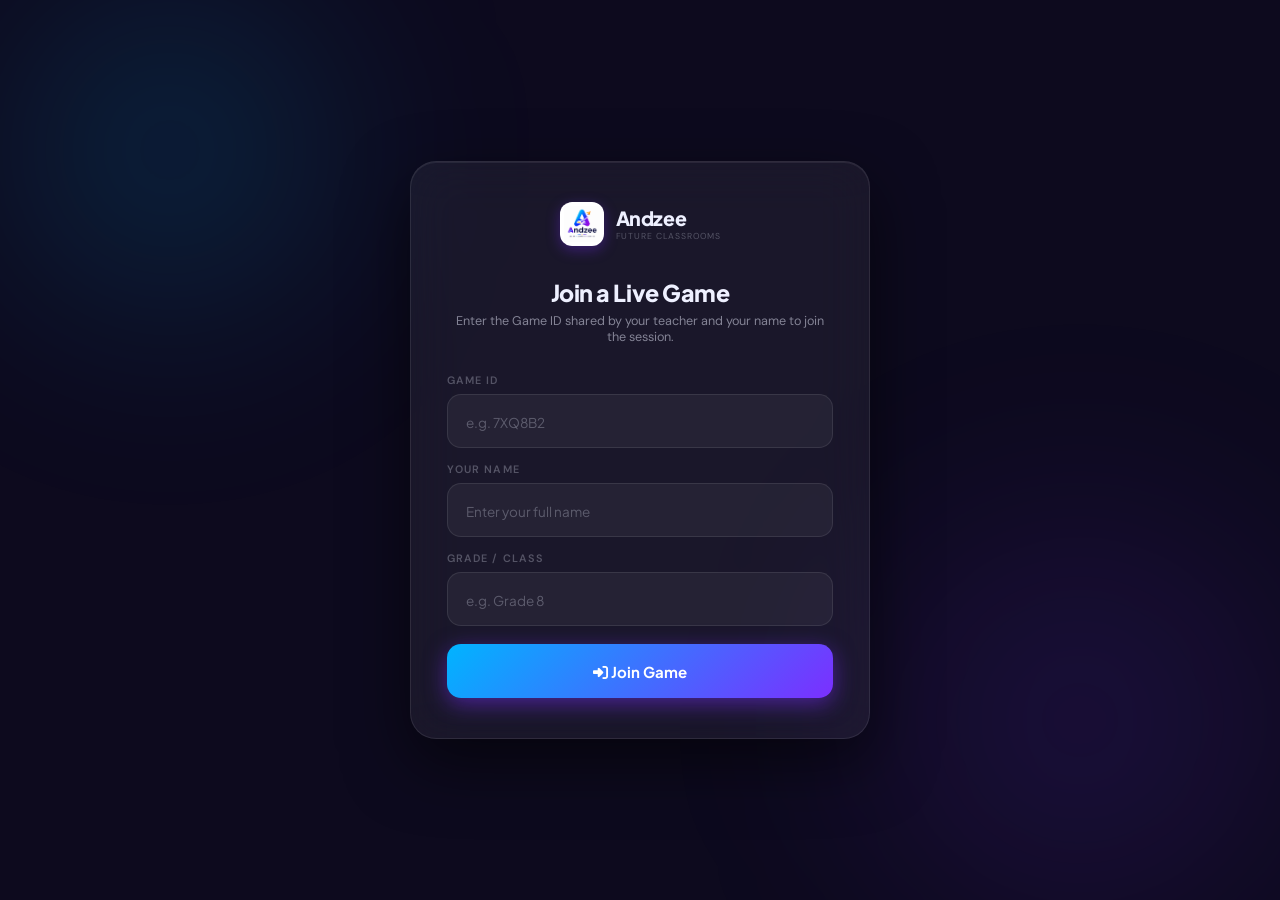
==== commit a9ea14a2: "Update student.html" ====
--- a/student.html
+++ b/student.html
@@ -459,7 +459,7 @@
   <div class="join-card">
     <div class="join-logo">
       <div class="join-logo-img">
-        <img src="assets/Andzee.png" alt="Andzee">
+        <img src="Andzee.png" alt="Andzee">
       </div>
       <div>
         <div class="join-logo-text">Andzee</div>
@@ -502,7 +502,7 @@
     <!-- Sidebar -->
     <aside class="g-sidebar" id="waitSidebar">
       <div class="g-logo">
-        <div class="g-logo-img"><img src="assets/Andzee.png" alt="Andzee"></div>
+        <div class="g-logo-img"><img src="Andzee.png" alt="Andzee"></div>
         <div class="g-logo-text">
           <span class="g-logo-name">Andzee</span>
           <span class="g-logo-sub">Future Classrooms</span>
@@ -601,7 +601,7 @@
   <div class="game-layout">
     <aside class="g-sidebar" id="gameSidebar">
       <div class="g-logo">
-        <div class="g-logo-img"><img src="assets/Andzee.png" alt="Andzee"></div>
+        <div class="g-logo-img"><img src="Andzee.png" alt="Andzee"></div>
         <div class="g-logo-text"><span class="g-logo-name">Andzee</span><span class="g-logo-sub">Future Classrooms</span></div>
       </div>
       <nav class="g-nav">
@@ -681,7 +681,7 @@
   <div class="game-layout">
     <aside class="g-sidebar" id="finalSidebar">
       <div class="g-logo">
-        <div class="g-logo-img"><img src="assets/Andzee.png" alt="Andzee"></div>
+        <div class="g-logo-img"><img src="Andzee.png" alt="Andzee"></div>
         <div class="g-logo-text"><span class="g-logo-name">Andzee</span><span class="g-logo-sub">Future Classrooms</span></div>
       </div>
       <nav class="g-nav">
@@ -1363,4 +1363,4 @@
 ========================================== */
 </script>
 </body>
-</html>+</html>
